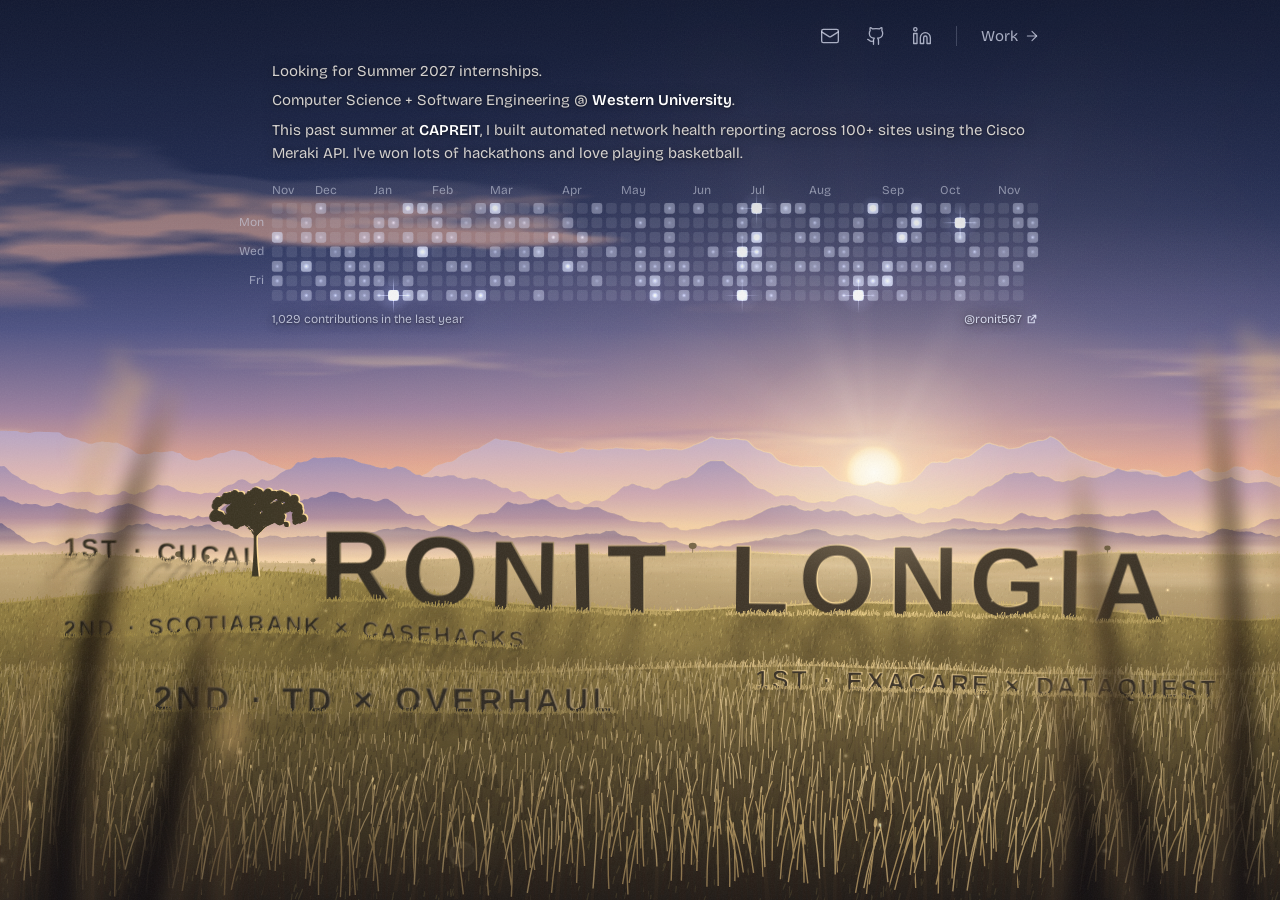
==== Desktop/personal/index.html @ 1ff0dd3b "Experience page" ====
<!doctype html>
<html lang="en">
  <head>
    <meta charset="utf-8" />
    <meta name="viewport" content="width=device-width, initial-scale=1, viewport-fit=cover" />
    <meta name="theme-color" content="#141d38" />
    <title>Ronit Longia</title>
    <link rel="preconnect" href="https://fonts.googleapis.com" />
    <link rel="preconnect" href="https://fonts.gstatic.com" crossorigin />
    <link rel="stylesheet" href="https://fonts.googleapis.com/css2?family=Bricolage+Grotesque:opsz,wght@12..96,400..600&display=swap" />
    <link rel="stylesheet" href="styles.css" />
  </head>
  <body>
    <canvas class="scene" id="scene" aria-hidden="true"></canvas>
    <div class="scene-shade" aria-hidden="true"></div>

    <!-- Icons from Lucide (lucide.dev), ISC license -->
    <header class="top column">
      <nav class="links" aria-label="Links">
        <a class="icon-link" href="mailto:ronlongia@gmail.com" aria-label="Email">
          <svg viewBox="0 0 24 24" aria-hidden="true">
            <rect width="20" height="16" x="2" y="4" rx="2" />
            <path d="m22 7-8.97 5.7a1.94 1.94 0 0 1-2.06 0L2 7" />
          </svg>
        </a>
        <a class="icon-link" href="https://github.com/ronit567" target="_blank" rel="noopener" aria-label="GitHub">
          <svg viewBox="0 0 24 24" aria-hidden="true">
            <path
              d="M15 22v-4a4.8 4.8 0 0 0-1-3.5c3 0 6-2 6-5.5.08-1.25-.27-2.48-1-3.5.28-1.15.28-2.35 0-3.5 0 0-1 0-3 1.5-2.64-.5-5.36-.5-8 0C6 2 5 2 5 2c-.3 1.15-.3 2.35 0 3.5A5.403 5.403 0 0 0 4 9c0 3.5 3 5.5 6 5.5-.39.49-.68 1.05-.85 1.65-.17.6-.22 1.23-.15 1.85v4"
            />
            <path d="M9 18c-4.51 2-5-2-7-2" />
          </svg>
        </a>
        <a class="icon-link" href="https://www.linkedin.com/in/ronit-longia/" target="_blank" rel="noopener" aria-label="LinkedIn">
          <svg viewBox="0 0 24 24" aria-hidden="true">
            <path d="M16 8a6 6 0 0 1 6 6v7h-4v-7a2 2 0 0 0-2-2 2 2 0 0 0-2 2v7h-4v-7a6 6 0 0 1 6-6z" />
            <rect width="4" height="12" x="2" y="9" />
            <circle cx="4" cy="4" r="2" />
          </svg>
        </a>
        <span class="divider" aria-hidden="true"></span>
        <a class="page-link" href="experience.html">
          Work
          <svg class="forward" viewBox="0 0 24 24" aria-hidden="true">
            <path d="M5 12h14" />
            <path d="m12 5 7 7-7 7" />
          </svg>
        </a>
      </nav>
    </header>

    <h1 class="visually-hidden">Ronit Longia</h1>
    <!-- the award signs on the hill, for screen readers and search engines -->
    <ul class="visually-hidden">
      <li>1st place, CUCAI 2026</li>
      <li>2nd place, Scotiabank x Laurier CaseHacks 2026</li>
      <li>1st place, Exacare AI x Western DataQuest 2026</li>
      <li>2nd place, TD x Western Overhaul 2025</li>
    </ul>

    <!-- The contribution chart is drawn just below this, wherever it ends -->
    <section class="intro column" id="intro">
      <p>Looking for Summer 2027 internships.</p>
      <p>Computer Science + Software Engineering @ <strong>Western University</strong>.</p>
      <p>
        This past summer at <strong>CAPREIT</strong>, I built automated network health reporting across 100+ sites
        using the Cisco Meraki API. I've won lots of hackathons and love playing basketball.
      </p>
    </section>

    <div class="contributions" id="contributions" hidden>
      <span id="contributions-total"></span>
      <a href="https://github.com/ronit567" target="_blank" rel="noopener">
        @ronit567
        <svg width="12" height="12" viewBox="0 0 16 16" fill="none" stroke="currentColor" stroke-width="1.6"
          stroke-linecap="round" stroke-linejoin="round" aria-hidden="true">
          <path d="M9 3h4v4M13 3 7 9M11 9.5V13H3V5h3.5" />
        </svg>
      </a>
    </div>

    <script src="contributions.js"></script>
    <script src="scene.js"></script>
    <script>
      const contributions = window.CONTRIBUTIONS;
      const chartFooter = document.getElementById("contributions");
      if (contributions) {
        const total = contributions.total;
        document.getElementById("contributions-total").textContent =
          `${total.toLocaleString("en-US")} contribution${total === 1 ? "" : "s"} in the last year`;
      }
      const scene = startScene(document.getElementById("scene"), {
        contributions,
        sign: "RONIT LONGIA",
        // scattered: far behind the name, then three depths of the near field
        awards: [
          { text: "1ST · CUCAI", x: 0.07, row: 0 },
          { text: "2ND · TD × OVERHAUL", x: 0.3, row: 1 },
          { text: "1ST · EXACARE × DATAQUEST", x: 0.78, row: 2 },
          { text: "2ND · SCOTIABANK × CASEHACKS", x: 0.18, row: 4 },
        ],
        // the chart starts a little below the bio
        chartTop: () => document.getElementById("intro").getBoundingClientRect().bottom + 22,
        // keep the total and the GitHub link lined up under the chart
        onLayout(chart) {
          chartFooter.hidden = !chart;
          if (chart) {
            chartFooter.style.left = `${chart.x}px`;
            chartFooter.style.top = `${chart.y + chart.height + 10}px`;
            chartFooter.style.width = `${chart.width}px`;
          }
                },
      });
      // the bio can rewrap once its web font arrives, so let the chart follow it
      document.fonts.ready.then(() => scene.relayout());
    </script>
  </body>
</html>
---- Desktop/personal/styles.css ----
/* Shared by every page: the sky behind everything, the top bar, and the
   column the pages are laid out in. */

/* The colour goes on html only: on body it would paint over the scene behind it */
html {
  background: #141d38;
}

/* Pages without the landscape, like Experience, are plain black */
html.plain {
  background: #000;
}

body {
  margin: 0;
  color: #f2eee6;
  font-family: "Bricolage Grotesque", system-ui, -apple-system, "Segoe UI", sans-serif;
}

/* The scene sits behind all content and never takes clicks. */
.scene,
.scene-shade {
  position: fixed;
  top: 0;
  left: 0;
  width: 100%;
  height: 100vh;
  height: 100lvh; /* stays put when mobile toolbars slide away */
  pointer-events: none;
}

.scene {
  display: block;
  z-index: -2;
  animation: scene-in 1.6s ease-out both;
}

/* Darkens the top for text, softens the corners, and adds a little film grain. */
.scene-shade {
  z-index: -1;
  background:
    linear-gradient(to bottom, rgba(10, 12, 32, 0.3), transparent 38%),
    linear-gradient(to top, rgba(14, 16, 34, 0.32), transparent 30%),
    radial-gradient(140% 110% at 50% 45%, transparent 60%, rgba(10, 8, 22, 0.45));
}

.scene-shade::after {
  content: "";
  position: absolute;
  inset: 0;
  background: url("data:image/svg+xml,%3Csvg xmlns='http://www.w3.org/2000/svg' width='200' height='200'%3E%3Cfilter id='g'%3E%3CfeTurbulence type='fractalNoise' baseFrequency='0.7' numOctaves='3' stitchTiles='stitch'/%3E%3CfeColorMatrix type='saturate' values='0'/%3E%3C/filter%3E%3Crect width='100%25' height='100%25' filter='url(%23g)'/%3E%3C/svg%3E")
    0 0 / 200px;
  mix-blend-mode: overlay;
  opacity: 0.08;
}

/* Everything lines up in one centred column. scene.js lays the contribution
   chart out in this same column, so keep the two in step. */
.column {
  box-sizing: border-box; /* padding stays inside the column instead of widening it */
  width: min(800px, 100% - 48px);
  margin-inline: auto;
}

/* The work page shows wide project media, so its column (top bar included) is wider */
html.plain .column {
  width: min(1120px, 100% - 48px);
}

/* Top bar: the same links at the column's right edge on every page, plus a
   way home at the left on inner pages */
.top {
  display: flex;
  align-items: center;
  padding-top: 16px;
  animation: scene-in 1.6s ease-out both;
}

.links {
  display: flex;
  align-items: center;
  gap: 6px;
  margin-left: auto;
  margin-right: -10px; /* the last link's padding, so its text meets the column's edge */
}

.back-link {
  margin-left: -10px; /* likewise at the left edge */
}

.top a {
  color: rgba(226, 230, 248, 0.72);
  text-decoration: none;
  border-radius: 8px;
  transition:
    color 0.2s,
    background-color 0.2s;
}

.top a:hover,
.top a[aria-current="page"] {
  color: #fff;
}

.top a:hover {
  background-color: rgba(255, 255, 255, 0.07);
}

.top a:focus-visible {
  outline: 2px solid rgba(255, 255, 255, 0.85);
  outline-offset: 2px;
}

.top svg {
  fill: none;
  stroke: currentColor;
  stroke-width: 1.6;
  stroke-linecap: round;
  stroke-linejoin: round;
}

.icon-link {
  display: grid;
  place-items: center;
  width: 40px;
  height: 40px;
}

.icon-link svg {
  width: 20px;
  height: 20px;
}

.divider {
  width: 1px;
  height: 20px;
  margin: 0 8px;
  background: rgba(226, 230, 248, 0.2);
}

.page-link {
  display: inline-flex;
  align-items: center;
  gap: 6px;
  height: 40px;
  padding: 0 10px;
  font-size: 15px;
}

.page-link svg {
  width: 16px;
  height: 16px;
  transition: transform 0.2s;
}

.page-link:hover .forward {
  transform: translateX(2px);
}

.page-link:hover .back {
  transform: translateX(-2px);
}

/* Phones: tighten the top bar so Home + icons + Experience fit on one line */
@media (max-width: 420px) {
  .links {
    gap: 0;
  }

  .icon-link {
    width: 36px;
  }

  .divider {
    margin: 0 4px;
  }
}

/* Under the star chart: the year's total and a link to GitHub. The script
   positions it from the scene's layout, so it stays lined up with the chart. */
.contributions {
  position: fixed;
  display: flex;
  justify-content: space-between;
  align-items: center;
  gap: 1rem;
  font-size: 12px;
  line-height: 1.4;
  color: rgba(226, 230, 248, 0.75);
  text-shadow: var(--text-halo);
  animation: scene-in 1.6s ease-out both;
}

.contributions[hidden] {
  display: none;
}

.contributions a {
  display: inline-flex;
  align-items: center;
  gap: 0.35em;
  color: rgba(226, 230, 248, 0.9);
  text-decoration: none;
  transition: color 0.2s;
}

.contributions a:hover {
  color: #fff;
}

.contributions a:focus-visible {
  outline: 2px solid rgba(255, 255, 255, 0.85);
  outline-offset: 3px;
  border-radius: 3px;
}

/* The short intro under the top bar, in the darkest (most readable) part of the sky.
   It spans exactly the chart below: scene.js leaves a 30px gutter at the column's
   left for the Mon / Wed / Fri labels, and the squares start just after it. */
.intro {
  padding-top: 4px;
  padding-left: 32px;
  animation: scene-in 1.6s ease-out both;
}

.intro p {
  margin: 0 0 6px;
  font-size: 15px;
  line-height: 1.55;
  color: rgba(242, 238, 230, 0.86);
  text-wrap: pretty;
  text-shadow: var(--text-halo);
}

/* A soft dark halo, so text stays readable over a passing cloud or the sun's glow */
:root {
  --text-halo: 0 0 12px rgba(0, 0, 0, 0.55), 0 1px 2px rgba(0, 0, 0, 0.4);
}

.intro strong {
  font-weight: 600;
  color: #fff;
}

/* For screen readers and search engines only: on the home page the name is
   painted into the scene, which they can't read. */
.visually-hidden {
  position: absolute;
  width: 1px;
  height: 1px;
  overflow: hidden;
  clip-path: inset(50%);
  white-space: nowrap;
}

/* A page of text over the sky */
.page {
  padding-top: 72px;
  animation: scene-in 1.6s ease-out both;
}

.page h1 {
  margin: 0 0 12px;
  font-size: 32px;
  font-weight: 600;
  letter-spacing: -0.01em;
}

.page p {
  max-width: 60ch;
  margin: 0;
  font-size: 16px;
  line-height: 1.6;
  color: rgba(242, 238, 230, 0.8);
}

.page a {
  color: inherit;
  text-decoration-color: rgba(242, 238, 230, 0.4);
  text-underline-offset: 3px;
}

.page a:hover {
  text-decoration-color: currentColor;
}

/* ---- Experience page: black, with the hill sign's lettering for the headlines ---- */

:root {
  --sign-font: "Avenir Next Condensed", "Arial Narrow", "Roboto Condensed", "Helvetica Neue", Arial, sans-serif; /* as SIGN_FONT in scene.js */
  --gold: #ffcf8a; /* the low sun on the home page */
  --silver: #c9cfdd;
  --muted: rgba(242, 238, 230, 0.55);
}

.exp {
  display: grid;
  grid-template-columns: minmax(0, 1fr) minmax(0, 420px);
  gap: 40px 64px;
  align-items: center;
  padding-top: 48px;
}

.page .display {
  margin: 0;
  font-family: var(--sign-font);
  font-weight: 800;
  font-size: clamp(64px, 9vw, 120px);
  line-height: 0.85;
  letter-spacing: 0.01em;
  text-transform: uppercase;
}

.rule {
  height: 0;
  margin: 36px 0 28px;
  border: 0;
  border-top: 1px solid rgba(242, 238, 230, 0.16);
}

.page .section-title {
  margin: 0 0 48px;
  font-family: var(--sign-font);
  font-weight: 800;
  font-size: clamp(44px, 5vw, 64px);
  line-height: 1;
  letter-spacing: 0.01em;
  text-transform: uppercase;
}

/* roles hang off a thin line, newest first */
.timeline {
  list-style: none;
  margin: 40px 0 0;
  padding: 0 0 0 28px;
  border-left: 1px solid rgba(242, 238, 230, 0.16);
}

.role {
  position: relative;
}

.role + .role {
  margin-top: 44px;
}

.role::before {
  content: "";
  position: absolute;
  left: -33px;
  top: 8px;
  width: 9px;
  height: 9px;
  border-radius: 50%;
  background: #000;
  box-shadow: inset 0 0 0 1.5px rgba(242, 238, 230, 0.45);
}

.role.is-current::before {
  background: var(--gold);
  box-shadow: none;
}

/* title and dates share a line while there's room */
.role-head {
  display: flex;
  flex-wrap: wrap;
  justify-content: space-between;
  align-items: baseline;
  gap: 2px 24px;
}

.role h2 {
  margin: 0;
  font-size: 22px;
  font-weight: 600;
  letter-spacing: -0.01em;
}

.page .role-when,
.page .role-org {
  font-size: 14px;
  color: var(--muted);
}

.page .role-when {
  font-variant-numeric: tabular-nums;
}

.page .role-org {
  margin-top: 2px;
}

.page .role-what {
  margin-top: 10px;
  font-size: 15px;
}

@media (max-width: 860px) {
  .exp {
    grid-template-columns: 1fr;
  }

  .exp .portrait {
    order: -1;
    width: min(320px, 85%);
  }
}

/* ---- Projects: two columns of cards, the clip on top and the write-up under it ---- */

.projects-wrap {
  padding-top: 0; /* shares the page text styles, not the page's top spacing */
  padding-bottom: 120px;
  animation: scene-in 1.6s ease-out both;
}

.projects-head .rule {
  margin: 112px 0 40px;
}

.projects {
  --line: 1px solid rgba(242, 238, 230, 0.14);
  display: grid;
  grid-template-columns: repeat(2, minmax(0, 1fr));
  gap: 80px 56px;
  margin-block: 0;
  padding: 0;
  list-style: none;
}

.project {
  display: flex;
  flex-direction: column;
}

.project-visual {
  order: -1; /* the clip leads; the text stays first in the markup for screen readers */
  margin-bottom: 28px;
}

.project h3 {
  margin: 0;
  font-family: var(--sign-font);
  font-weight: 800;
  font-size: clamp(32px, 3.2vw, 44px);
  line-height: 1;
  letter-spacing: 0.01em;
  text-transform: uppercase;
}

.page .project-note {
  margin-top: 8px;
  font-size: 14px;
  color: var(--gold);
}

.page .project-what {
  max-width: 58ch;
  margin-top: 16px;
  font-size: 16px;
}

.page .project-stack {
  margin-top: 14px;
  font-size: 13px;
  color: var(--muted);
}

.page .project-links {
  display: flex;
  flex-wrap: wrap;
  gap: 8px 24px;
  margin-top: 20px;
  font-size: 15px;
  font-weight: 500;
  color: #f2eee6;
}

.project-links a {
  display: inline-flex;
  align-items: center;
  gap: 4px;
  text-decoration: none;
  border-bottom: 1px solid rgba(242, 238, 230, 0.3);
  transition:
    color 0.2s,
    border-color 0.2s;
}

.page .project-links a:hover {
  color: var(--gold);
  border-color: currentColor;
}

.project-links a:focus-visible {
  outline: 2px solid rgba(255, 255, 255, 0.85);
  outline-offset: 3px;
  border-radius: 2px;
}

.project-links svg {
  width: 16px;
  height: 16px;
  fill: none;
  stroke: currentColor;
  stroke-width: 1.8;
  stroke-linecap: round;
  stroke-linejoin: round;
}

.project-links .status {
  display: inline-flex;
  align-items: center;
  gap: 8px;
  color: var(--muted);
}

.project-links .status::before {
  content: "";
  width: 7px;
  height: 7px;
  border-radius: 50%;
  background: var(--gold);
}

/* the picture: a diagram, covered by the real clip where there is one */
.project-visual {
  position: relative;
  aspect-ratio: 16 / 9;
  border: var(--line);
  border-radius: 12px;
  overflow: hidden;
  background: #0b0b0c;
}

/* a chart drawn on white, flipped to sit dark like the others (hue-rotate keeps its colours) */
.project-media.on-white {
  filter: invert(1) hue-rotate(180deg);
}

.project-art,
.project-media {
  position: absolute;
  inset: 0;
  width: 100%;
  height: 100%;
  transition: opacity 0.35s ease;
}

.project-media {
  object-fit: cover;
  background: #000;
}

.project-visual:has(.project-media) .project-art {
  opacity: 0;
}

/* diagram drawing style */
.project-art {
  fill: none;
  stroke: rgba(242, 238, 230, 0.5);
  stroke-width: 1.5;
  stroke-linecap: round;
  stroke-linejoin: round;
}

.project-art text {
  fill: var(--muted);
  stroke: none;
  font-family: inherit;
  font-size: 11px;
}

.project-art .axis {
  stroke: rgba(242, 238, 230, 0.2);
}

/* B.A.I.L.I.F.F.: verdicts that flip when only the name changes */
.art-bailiff rect {
  fill: rgba(242, 238, 230, 0.1);
  stroke: none;
}

.art-bailiff .flip {
  animation: verdict-flip 5s ease-in-out infinite;
  animation-delay: var(--d);
}

.art-bailiff .flip-count {
  fill: #f0854f;
}

@keyframes verdict-flip {
  0%, 20% { fill: rgba(242, 238, 230, 0.1); }
  32%, 80% { fill: #f0854f; }
  92%, 100% { fill: rgba(242, 238, 230, 0.1); }
}

/* I.N.T.A.C.T.: as bits drop, the benchmark holds and then falls; the circuit line wobbles */
.art-intact .benchmark,
.art-intact .circuit {
  stroke-dasharray: 1;
  stroke-dashoffset: 1;
  animation: draw-line 5s ease-in-out infinite;
}

.art-intact .benchmark {
  stroke: #f0854f;
  stroke-width: 2;
}

.art-intact .circuit {
  stroke: #6cc4a1;
  animation-delay: 0.25s;
}

.art-intact .bits {
  animation: blink-label 5s ease-in-out infinite;
}

@keyframes draw-line {
  0% { stroke-dashoffset: 1; opacity: 1; }
  55%, 85% { stroke-dashoffset: 0; opacity: 1; }
  100% { stroke-dashoffset: 0; opacity: 0; }
}

@keyframes blink-label {
  0%, 10% { opacity: 0; }
  25%, 85% { opacity: 1; }
  100% { opacity: 0; }
}

/* Ghost Tape: two fighters circling in the cage, trading strikes */
.art-ghost .cage {
  stroke: rgba(242, 238, 230, 0.3);
}

.art-ghost .fighters {
  transform-origin: 160px 90px;
  animation: circle 9s linear infinite;
}

.art-ghost .red {
  fill: #e0654a;
  stroke: none;
}

.art-ghost .blue {
  fill: #5b8bd9;
  stroke: none;
}

.art-ghost .strike {
  stroke: var(--gold);
  stroke-width: 2.5;
  opacity: 0;
  animation: strike 1.8s ease-out infinite;
}

@keyframes circle {
  to { transform: rotate(360deg); }
}

@keyframes strike {
  0%, 60% { opacity: 0; }
  66% { opacity: 1; }
  80%, 100% { opacity: 0; }
}

/* TrendID: views climb, the trend is caught, the listing updates */
.art-trend .spark {
  stroke: var(--gold);
  stroke-width: 2;
  stroke-dasharray: 1;
  stroke-dashoffset: 1;
  animation: draw-line 4.5s ease-out infinite;
}

.art-trend .peak {
  fill: var(--gold);
  stroke: none;
  opacity: 0;
  animation: pop 4.5s ease-out infinite;
}

.art-trend .tag {
  opacity: 0;
  animation: pop 4.5s ease-out infinite;
  animation-delay: 0.3s;
}

.art-trend .tag rect {
  fill: rgba(242, 238, 230, 0.06);
  stroke: rgba(242, 238, 230, 0.35);
}

.art-trend .tag text {
  fill: rgba(242, 238, 230, 0.85);
}

@keyframes pop {
  0%, 50% { opacity: 0; }
  60%, 88% { opacity: 1; }
  100% { opacity: 0; }
}

@media (max-width: 860px) {
  .projects {
    grid-template-columns: 1fr;
    gap: 64px;
  }
}

@media (prefers-reduced-motion: reduce) {
  .project-art * {
    animation: none !important;
    stroke-dashoffset: 0 !important;
  }

  .art-bailiff .flip {
    fill: #f0854f;
  }

  .art-trend .peak,
  .art-trend .tag,
  .art-ghost .strike {
    opacity: 1;
  }
}

/* The cartoon, with a canvas on top where the page's script paints the real photo
   along the pointer's trail */
.portrait {
  position: relative;
  aspect-ratio: 1;
  border-radius: 12px;
  outline-offset: 4px;
  touch-action: none; /* dragging a finger over it draws the trail instead of scrolling */
}

.portrait img,
.portrait canvas {
  position: absolute;
  inset: 0;
  width: 100%;
  height: 100%;
}

.portrait img {
  object-fit: contain;
  object-position: bottom center;
}

.portrait canvas {
  pointer-events: none;
}

.portrait:focus-visible {
  outline: 2px solid rgba(255, 255, 255, 0.85);
}

@keyframes scene-in {
  from {
    opacity: 0;
  }
}

@media (prefers-reduced-motion: reduce) {
  .scene,
  .top,
  .intro,
  .contributions,
  .page {
    animation: none;
  }

  .page-link svg,
  .portrait {
    transition: none;
  }
}
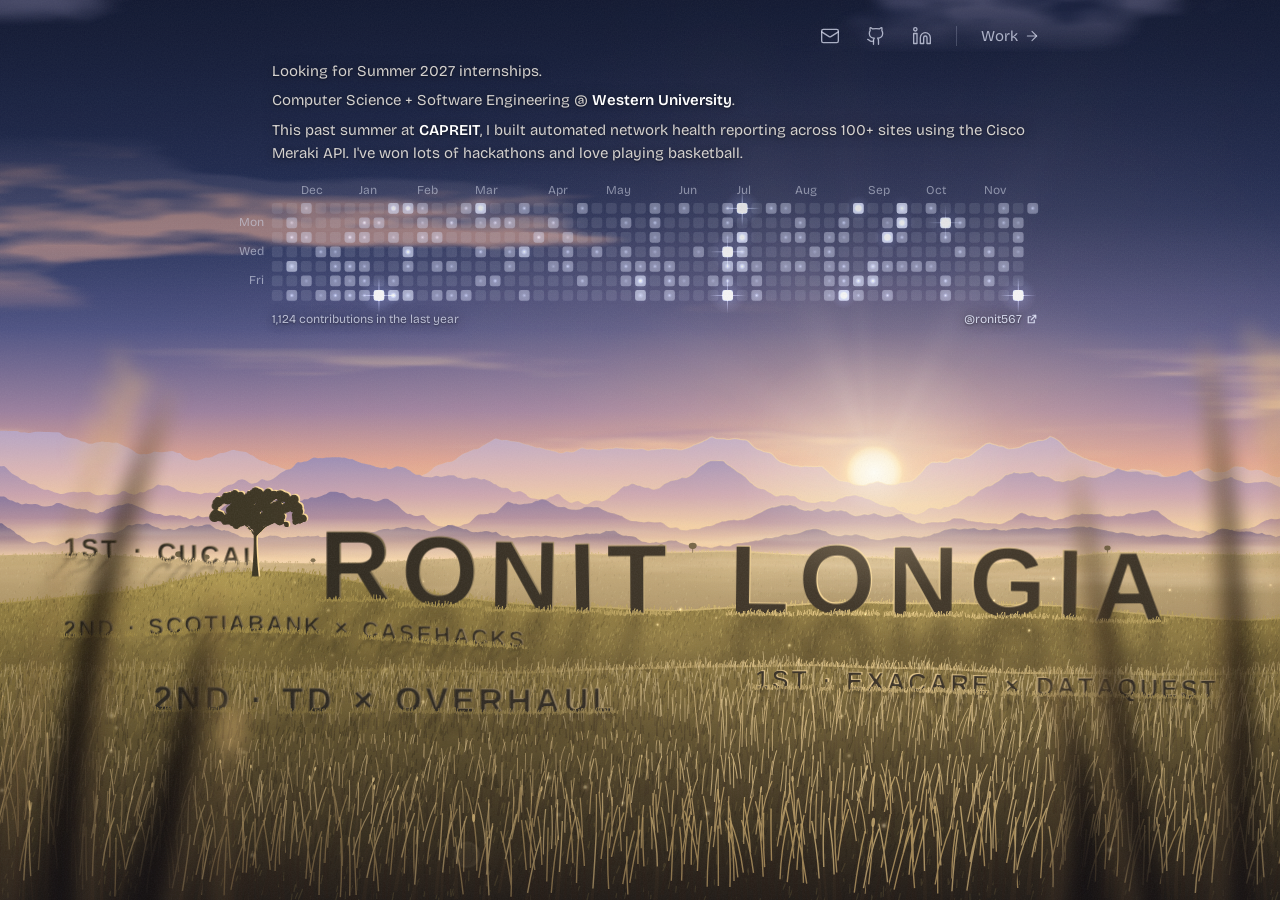
==== commit 9d9fd7e9: "Final updates" ====
--- a/Desktop/personal/index.html
+++ b/Desktop/personal/index.html
@@ -9,10 +9,23 @@
     <link rel="preconnect" href="https://fonts.gstatic.com" crossorigin />
     <link rel="stylesheet" href="https://fonts.googleapis.com/css2?family=Bricolage+Grotesque:opsz,wght@12..96,400..600&display=swap" />
     <link rel="stylesheet" href="styles.css" />
+    <!-- fetched ahead, so the work page is ready the moment the trip up ends -->
+    <link rel="prefetch" href="experience.html" />
+    <script>
+      // arriving from the work page: start up in space, then come down (script at the end of the page)
+      try {
+        if (sessionStorage.getItem("descend")) {
+          sessionStorage.removeItem("descend");
+          document.documentElement.classList.add("in-space", "no-fade");
+        }
+      } catch {}
+    </script>
   </head>
   <body>
     <canvas class="scene" id="scene" aria-hidden="true"></canvas>
     <div class="scene-shade" aria-hidden="true"></div>
+    <!-- the sky above the scene, up into space: only seen on the way to the work page -->
+    <div class="ascent" id="ascent" aria-hidden="true"><canvas class="stars"></canvas></div>
 
     <!-- Icons from Lucide (lucide.dev), ISC license -->
     <header class="top column">
@@ -81,6 +94,7 @@
 
     <script src="contributions.js"></script>
     <script src="scene.js"></script>
+    <script src="stars.js"></script>
     <script>
       const contributions = window.CONTRIBUTIONS;
       const chartFooter = document.getElementById("contributions");
@@ -99,8 +113,12 @@
           { text: "1ST · EXACARE × DATAQUEST", x: 0.78, row: 2 },
           { text: "2ND · SCOTIABANK × CASEHACKS", x: 0.18, row: 4 },
         ],
-        // the chart starts a little below the bio
-        chartTop: () => document.getElementById("intro").getBoundingClientRect().bottom + 22,
+        // the chart starts a little below the bio. Layout offsets, not getBoundingClientRect: during
+        // the trip to and from the work page the whole body is moved, and the chart must not follow.
+        chartTop: () => {
+          const intro = document.getElementById("intro");
+          return intro.offsetTop + intro.offsetHeight + 22;
+        },
         // keep the total and the GitHub link lined up under the chart
         onLayout(chart) {
           chartFooter.hidden = !chart;
@@ -114,5 +132,68 @@
       // the bio can rewrap once its web font arrives, so let the chart follow it
       document.fonts.ready.then(() => scene.relayout());
     </script>
+
+    <script>
+      // Work: the camera climbs out of the sky, through high cloud, into space (styles.css,
+      // "The trip to the work page"), and the work page opens on the same stars. Home on the
+      // work page (or Back) lands here still up in space, and the camera comes back down.
+      (() => {
+        const root = document.documentElement;
+        const ascent = document.getElementById("ascent");
+        const sky = ascent.querySelector(".stars");
+        new ResizeObserver(() => starfield(sky, 1.5)).observe(sky);
+
+        // made the same way as the scene's clouds, in the colours of the upper sky
+        for (const [name, seed] of [["low", 1171], ["high", 1187]]) {
+          const cloud = startScene.cloudStrip({
+            width: 1280, height: 128, period: 6, rows: 2.4, cover: 0.5, soft: 0.14, alpha: 0.6,
+            shade: "#2b3359", lit: "#a9a3c9", seed,
+          });
+          cloud.className = `ascent-cloud ${name}`;
+          ascent.append(cloud);
+        }
+
+        const link = document.querySelector('a.page-link[href="experience.html"]');
+        let timer = 0;
+        const go = () => {
+          if (!timer) return;
+          clearTimeout(timer);
+          timer = 0;
+          location.href = link.href;
+        };
+        link.addEventListener("click", (e) => {
+          // new-tab clicks and reduced motion just follow the link
+          if (e.metaKey || e.ctrlKey || e.shiftKey || e.altKey) return;
+          if (window.matchMedia("(prefers-reduced-motion: reduce)").matches) return;
+          e.preventDefault();
+          if (timer) return;
+          root.classList.add("travelling", "in-space");
+          timer = setTimeout(go, 2000); // in case the transition never reports back
+        });
+
+        // back on the ground: done travelling, unless a new climb has started meanwhile
+        const land = () => root.classList.contains("in-space") || root.classList.remove("travelling");
+        const descend = () => {
+          root.classList.add("travelling");
+          root.classList.remove("in-space");
+          setTimeout(land, 1800); // in case the transition never reports back
+        };
+        // the clouds' transitions bubble up here too, so check it's the page's own
+        document.body.addEventListener("transitionend", (e) => {
+          if (e.target !== document.body) return;
+          if (root.classList.contains("in-space")) go();
+          else land();
+        });
+        // from the work page's Home link: one frame up in space first, so the move has a start
+        if (root.classList.contains("in-space")) requestAnimationFrame(() => requestAnimationFrame(descend));
+        // Back can restore this page as it was left, up in space
+        window.addEventListener("pageshow", (e) => {
+          if (!e.persisted) return;
+          clearTimeout(timer);
+          timer = 0;
+          descend();
+        });
+      })();
+    </script>
   </body>
 </html>
--- a/Desktop/personal/styles.css
+++ b/Desktop/personal/styles.css
@@ -52,6 +52,119 @@
     0 0 / 200px;
   mix-blend-mode: overlay;
   opacity: 0.08;
+}
+
+/* ---- The trip to the work page: the camera climbs out of the sky into space ---- */
+
+/* Small stars (stars.js): behind the work page, and waiting above the home sky */
+.stars {
+  position: fixed;
+  top: 0;
+  left: 0;
+  width: 100%;
+  height: 100vh;
+  height: 100lvh;
+  z-index: -1;
+  pointer-events: none;
+}
+
+/* Two screens stacked above the home scene, off screen until the trip: thinning
+   air that darkens from the sky's top colour (under .scene-shade), then space */
+.ascent {
+  position: fixed;
+  top: -200vh;
+  top: -200lvh;
+  left: 0;
+  width: 100%;
+  height: 200vh;
+  height: 200lvh;
+  z-index: -1;
+  pointer-events: none;
+  overflow-x: clip;
+  background: linear-gradient(to bottom, #000 50%, #04060d 64%, #0c1124 82%, #171e36);
+}
+
+/* the top screen matches the work page star for star; below it they thin out into the air */
+.ascent .stars {
+  position: absolute;
+  height: 150vh;
+  height: 150lvh;
+  z-index: auto;
+  -webkit-mask-image: linear-gradient(to bottom, #000 66%, transparent);
+  mask-image: linear-gradient(to bottom, #000 66%, transparent);
+}
+
+/* high cloud to climb through; nearer than the sky, so it falls away faster */
+.ascent-cloud {
+  position: absolute;
+  left: -30%;
+  width: 160%;
+  height: 34vh;
+  height: 34lvh;
+}
+
+.ascent-cloud.low {
+  bottom: -6vh;
+  bottom: -6lvh;
+}
+
+.ascent-cloud.high {
+  bottom: 36vh;
+  bottom: 36lvh;
+  left: -55%;
+  opacity: 0.7;
+}
+
+/* The trip itself. .in-space sinks the whole page two screens, leaving the top of .ascent in
+   view; .travelling animates the move, either way. Going up adds both; coming down from the
+   work page starts with .in-space alone and then swaps it for .travelling. */
+html.in-space,
+html.travelling {
+  overflow: hidden;
+}
+
+html.in-space body {
+  transform: translateY(200vh);
+  transform: translateY(200lvh);
+}
+
+html.in-space .ascent-cloud.low {
+  transform: translateY(60vh);
+}
+
+html.in-space .ascent-cloud.high {
+  transform: translateY(35vh);
+}
+
+html.travelling body,
+html.travelling .ascent-cloud {
+  transition: transform 1.5s cubic-bezier(0.7, 0, 0.2, 1);
+}
+
+/* arriving from space, the scene is already there: no fade-in */
+html.no-fade .scene,
+html.no-fade .top,
+html.no-fade .intro,
+html.no-fade .contributions {
+  animation: none;
+}
+
+/* Leaving the work page for home: the page clears, down to the stars */
+html.leaving .top,
+html.leaving .page {
+  animation: space-out 0.28s ease-in forwards;
+}
+
+@keyframes space-out {
+  to {
+    opacity: 0;
+  }
+}
+
+/* and arriving on it, the page comes in quicker than the home scene does */
+html.plain .top,
+html.plain .page {
+  animation-duration: 0.3s;
 }
 
 /* Everything lines up in one centred column. scene.js lays the contribution
@@ -295,45 +408,38 @@
 
 .exp {
   display: grid;
-  grid-template-columns: minmax(0, 1fr) minmax(0, 420px);
-  gap: 40px 64px;
+  grid-template-columns: minmax(0, 1fr) minmax(0, 360px);
+  gap: 32px 64px;
   align-items: center;
-  padding-top: 48px;
+  padding-top: 20px; /* compact, so the first projects already show without scrolling */
 }
 
 .page .display {
   margin: 0;
   font-family: var(--sign-font);
   font-weight: 800;
-  font-size: clamp(64px, 9vw, 120px);
+  font-size: clamp(56px, 7vw, 96px);
   line-height: 0.85;
   letter-spacing: 0.01em;
   text-transform: uppercase;
 }
 
-.rule {
-  height: 0;
-  margin: 36px 0 28px;
-  border: 0;
-  border-top: 1px solid rgba(242, 238, 230, 0.16);
-}
-
 .page .section-title {
-  margin: 0 0 48px;
+  margin: 0 0 28px;
   font-family: var(--sign-font);
   font-weight: 800;
-  font-size: clamp(44px, 5vw, 64px);
+  font-size: clamp(40px, 4vw, 52px);
   line-height: 1;
   letter-spacing: 0.01em;
   text-transform: uppercase;
 }
 
-/* roles hang off a thin line, newest first */
+/* roles hang off a thin line that fades out into space, newest first */
 .timeline {
   list-style: none;
-  margin: 40px 0 0;
-  padding: 0 0 0 28px;
-  border-left: 1px solid rgba(242, 238, 230, 0.16);
+  margin: 24px 0 0;
+  padding: 0 0 8px 32px;
+  background: linear-gradient(to bottom, rgba(242, 238, 230, 0.32) 60%, transparent) left top / 1px 100% no-repeat;
 }
 
 .role {
@@ -341,19 +447,19 @@
 }
 
 .role + .role {
-  margin-top: 44px;
+  margin-top: 32px;
 }
 
 .role::before {
   content: "";
   position: absolute;
-  left: -33px;
-  top: 8px;
+  left: -36px; /* centred on the line */
+  top: 10px;
   width: 9px;
   height: 9px;
   border-radius: 50%;
   background: #000;
-  box-shadow: inset 0 0 0 1.5px rgba(242, 238, 230, 0.45);
+  box-shadow: inset 0 0 0 1.5px rgba(242, 238, 230, 0.6);
 }
 
 .role.is-current::before {
@@ -372,28 +478,60 @@
 
 .role h2 {
   margin: 0;
-  font-size: 22px;
+  font-size: 24px;
   font-weight: 600;
-  letter-spacing: -0.01em;
-}
-
-.page .role-when,
+  line-height: 1.15;
+  letter-spacing: -0.015em;
+}
+
+.page .role-when {
+  font-size: 14px;
+  font-variant-numeric: tabular-nums;
+  color: var(--muted);
+}
+
+/* the company in gold, as the projects' awards are; where it is, quieter */
 .page .role-org {
-  font-size: 14px;
+  margin-top: 4px;
+  font-size: 15px;
   color: var(--muted);
 }
 
-.page .role-when {
-  font-variant-numeric: tabular-nums;
-}
-
-.page .role-org {
-  margin-top: 2px;
-}
-
-.page .role-what {
-  margin-top: 10px;
+.role-org strong {
+  font-size: 18px;
+  font-weight: 500;
+  color: var(--gold);
+}
+
+/* what each role did: short lines, each led by a dash */
+.role-what {
+  max-width: 68ch;
+  margin: 10px 0 0;
+  padding: 0;
+  list-style: none;
+}
+
+.role-what li {
+  position: relative;
+  padding-left: 20px;
   font-size: 15px;
+  line-height: 1.55;
+  color: rgba(242, 238, 230, 0.8);
+  text-wrap: pretty;
+}
+
+.role-what li + li {
+  margin-top: 6px;
+}
+
+.role-what li::before {
+  content: "";
+  position: absolute;
+  left: 0;
+  top: 0.8em;
+  width: 8px;
+  height: 1px;
+  background: rgba(242, 238, 230, 0.45);
 }
 
 @media (max-width: 860px) {
@@ -415,8 +553,10 @@
   animation: scene-in 1.6s ease-out both;
 }
 
-.projects-head .rule {
-  margin: 112px 0 40px;
+.projects-head {
+  margin-top: 36px; /* space above the line; margin + padding = 72px keeps the heading in place */
+  border-top: 1px solid rgba(242, 238, 230, 0.35);
+  padding-top: 36px;
 }
 
 .projects {
@@ -669,43 +809,6 @@
   80%, 100% { opacity: 0; }
 }
 
-/* TrendID: views climb, the trend is caught, the listing updates */
-.art-trend .spark {
-  stroke: var(--gold);
-  stroke-width: 2;
-  stroke-dasharray: 1;
-  stroke-dashoffset: 1;
-  animation: draw-line 4.5s ease-out infinite;
-}
-
-.art-trend .peak {
-  fill: var(--gold);
-  stroke: none;
-  opacity: 0;
-  animation: pop 4.5s ease-out infinite;
-}
-
-.art-trend .tag {
-  opacity: 0;
-  animation: pop 4.5s ease-out infinite;
-  animation-delay: 0.3s;
-}
-
-.art-trend .tag rect {
-  fill: rgba(242, 238, 230, 0.06);
-  stroke: rgba(242, 238, 230, 0.35);
-}
-
-.art-trend .tag text {
-  fill: rgba(242, 238, 230, 0.85);
-}
-
-@keyframes pop {
-  0%, 50% { opacity: 0; }
-  60%, 88% { opacity: 1; }
-  100% { opacity: 0; }
-}
-
 @media (max-width: 860px) {
   .projects {
     grid-template-columns: 1fr;
@@ -723,8 +826,6 @@
     fill: #f0854f;
   }
 
-  .art-trend .peak,
-  .art-trend .tag,
   .art-ghost .strike {
     opacity: 1;
   }
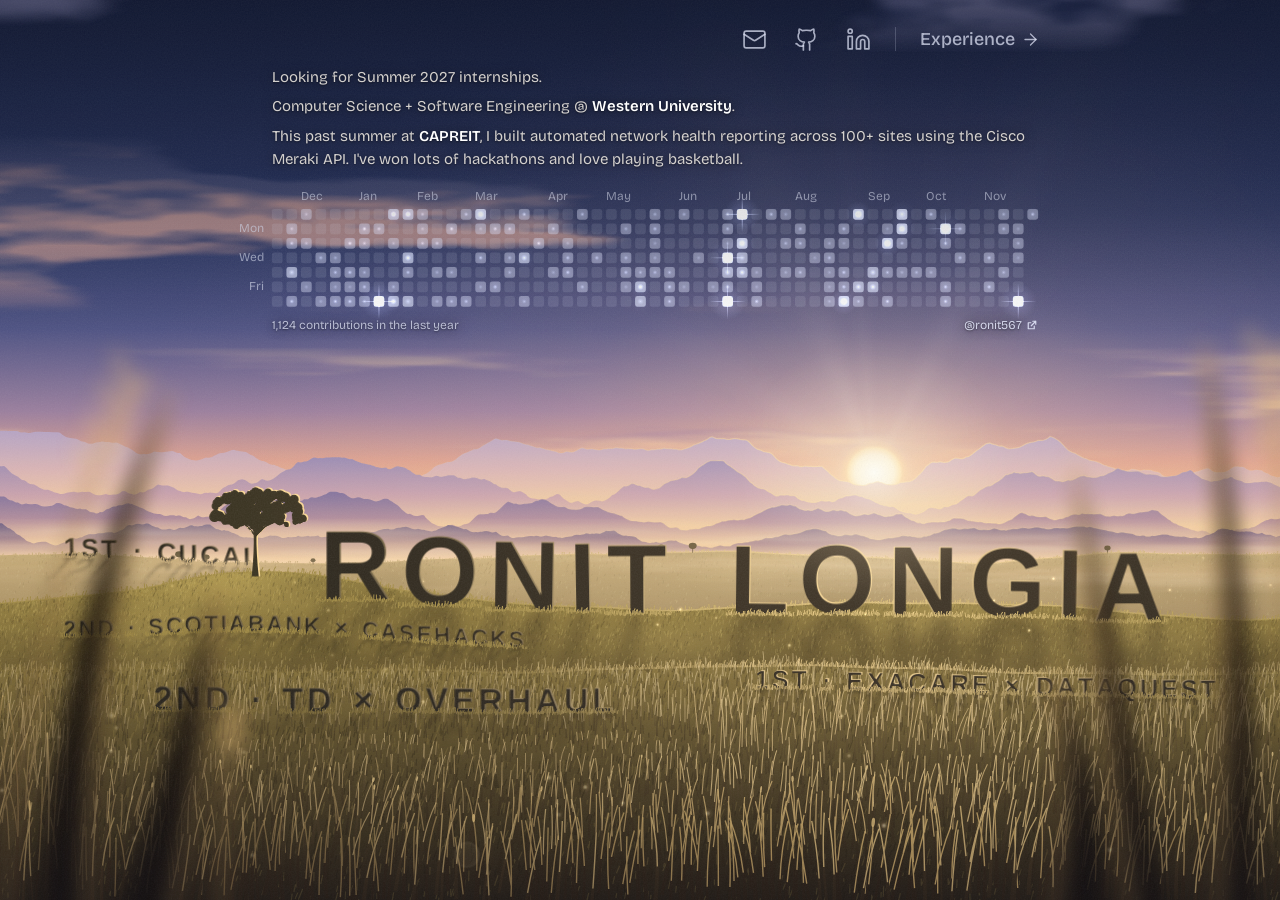
==== commit e4e18039: "Fix production animations, faster loading, bigger header" ====
--- a/Desktop/personal/index.html
+++ b/Desktop/personal/index.html
@@ -5,12 +5,15 @@
     <meta name="viewport" content="width=device-width, initial-scale=1, viewport-fit=cover" />
     <meta name="theme-color" content="#141d38" />
     <title>Ronit Longia</title>
+    <link rel="icon" type="image/png" href="favicon.png" />
+    <link rel="apple-touch-icon" href="favicon.png" />
     <link rel="preconnect" href="https://fonts.googleapis.com" />
     <link rel="preconnect" href="https://fonts.gstatic.com" crossorigin />
     <link rel="stylesheet" href="https://fonts.googleapis.com/css2?family=Bricolage+Grotesque:opsz,wght@12..96,400..600&display=swap" />
     <link rel="stylesheet" href="styles.css" />
     <!-- fetched ahead, so the work page is ready the moment the trip up ends -->
     <link rel="prefetch" href="experience.html" />
+    <link rel="prefetch" href="picture.webp" as="image" />
     <script>
       // arriving from the work page: start up in space, then come down (script at the end of the page)
       try {
@@ -53,7 +56,7 @@
         </a>
         <span class="divider" aria-hidden="true"></span>
         <a class="page-link" href="experience.html">
-          Work
+          Experience
           <svg class="forward" viewBox="0 0 24 24" aria-hidden="true">
             <path d="M5 12h14" />
             <path d="m12 5 7 7-7 7" />
@@ -153,7 +156,8 @@
           ascent.append(cloud);
         }
 
-        const link = document.querySelector('a.page-link[href="experience.html"]');
+        // not by its href: hosts with pretty URLs rewrite that (experience.html becomes /experience)
+        const link = document.querySelector(".links .page-link");
         let timer = 0;
         const go = () => {
           if (!timer) return;
--- a/Desktop/personal/styles.css
+++ b/Desktop/personal/styles.css
@@ -32,7 +32,7 @@
 .scene {
   display: block;
   z-index: -2;
-  animation: scene-in 1.6s ease-out both;
+  animation: scene-in 0.7s ease-out both;
 }
 
 /* Darkens the top for text, softens the corners, and adds a little film grain. */
@@ -186,7 +186,7 @@
   display: flex;
   align-items: center;
   padding-top: 16px;
-  animation: scene-in 1.6s ease-out both;
+  animation: scene-in 0.7s ease-out both;
 }
 
 .links {
@@ -235,18 +235,18 @@
 .icon-link {
   display: grid;
   place-items: center;
-  width: 40px;
-  height: 40px;
+  width: 46px;
+  height: 46px;
 }
 
 .icon-link svg {
-  width: 20px;
-  height: 20px;
+  width: 25px;
+  height: 25px;
 }
 
 .divider {
   width: 1px;
-  height: 20px;
+  height: 24px;
   margin: 0 8px;
   background: rgba(226, 230, 248, 0.2);
 }
@@ -255,14 +255,15 @@
   display: inline-flex;
   align-items: center;
   gap: 6px;
-  height: 40px;
+  height: 46px;
   padding: 0 10px;
-  font-size: 15px;
+  font-size: 18px;
+  font-weight: 500;
 }
 
 .page-link svg {
-  width: 16px;
-  height: 16px;
+  width: 19px;
+  height: 19px;
   transition: transform 0.2s;
 }
 
@@ -278,10 +279,30 @@
 @media (max-width: 420px) {
   .links {
     gap: 0;
+    margin-right: -6px;
+  }
+
+  .back-link {
+    margin-left: -6px;
   }
 
   .icon-link {
-    width: 36px;
+    width: 34px;
+  }
+
+  .icon-link svg {
+    width: 21px;
+    height: 21px;
+  }
+
+  .page-link {
+    padding: 0 6px;
+    font-size: 15px;
+  }
+
+  .page-link svg {
+    width: 16px;
+    height: 16px;
   }
 
   .divider {
@@ -301,7 +322,7 @@
   line-height: 1.4;
   color: rgba(226, 230, 248, 0.75);
   text-shadow: var(--text-halo);
-  animation: scene-in 1.6s ease-out both;
+  animation: scene-in 0.7s ease-out both;
 }
 
 .contributions[hidden] {
@@ -333,7 +354,7 @@
 .intro {
   padding-top: 4px;
   padding-left: 32px;
-  animation: scene-in 1.6s ease-out both;
+  animation: scene-in 0.7s ease-out both;
 }
 
 .intro p {
@@ -369,7 +390,7 @@
 /* A page of text over the sky */
 .page {
   padding-top: 72px;
-  animation: scene-in 1.6s ease-out both;
+  animation: scene-in 0.7s ease-out both;
 }
 
 .page h1 {
@@ -408,8 +429,8 @@
 
 .exp {
   display: grid;
-  grid-template-columns: minmax(0, 1fr) minmax(0, 360px);
-  gap: 32px 64px;
+  grid-template-columns: minmax(0, 1fr) minmax(0, 470px);
+  gap: 32px 48px;
   align-items: center;
   padding-top: 20px; /* compact, so the first projects already show without scrolling */
 }
@@ -550,7 +571,7 @@
 .projects-wrap {
   padding-top: 0; /* shares the page text styles, not the page's top spacing */
   padding-bottom: 120px;
-  animation: scene-in 1.6s ease-out both;
+  animation: scene-in 0.7s ease-out both;
 }
 
 .projects-head {
